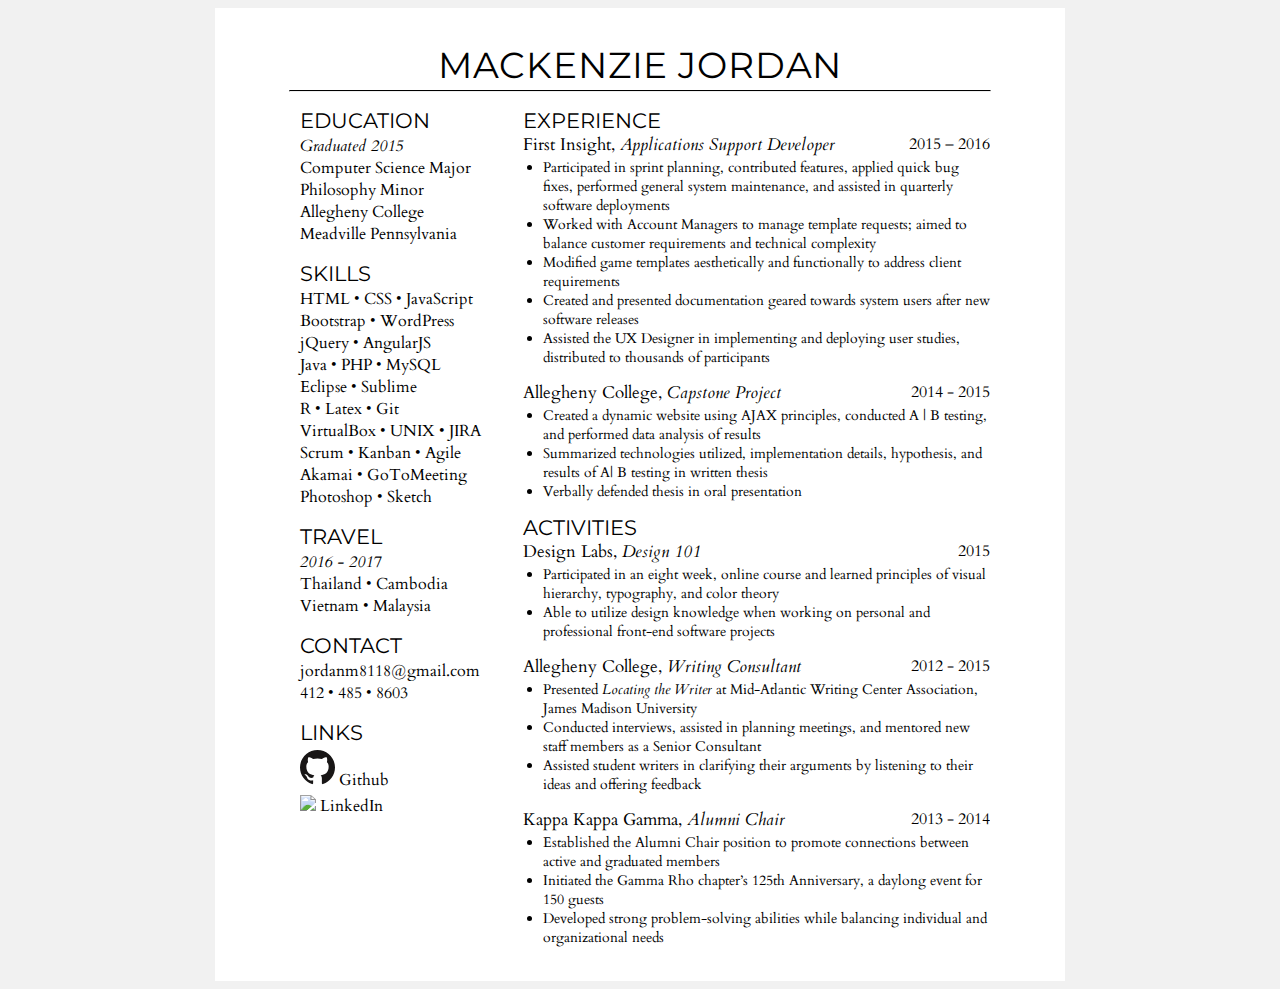
==== index.html @ 43fedf35 "resume edits" ====
<!DOCTYPE html>
<html>
	<head>
		<meta charset="utf-8">
		<meta http-equiv="X-UA-Compatible" content="IE=edge">
		<title>Mackenzie Jordan</title>
		<link rel="stylesheet" href="css/stylesheet.css">
		<link href="https://fonts.googleapis.com/css?family=Cardo|Montserrat" rel="stylesheet">
	</head>
	<body>
		<div class="resume">
			<div class ="main-header">MACKENZIE&nbsp;JORDAN</div>
			<hr class="divider">
			<!-- first column -->
			<div class="resume-content">
			<div class ="first-colomn">
				<div class = "section education">
					<div class="heading ">EDUCATION</div>
					<div class="details">
						<ul>
							<li><em>Graduated 2015</em></li>
							<li>Computer Science Major</li>
							<li>Philosophy Minor</li>
							<li>Allegheny College</li>
							<li>Meadville Pennsylvania</li>
						</ul>
					</div>
				</div>
				<div class = "section skills">
					<div class="heading">SKILLS</div>
					<div class="details">
						<ul>
							<li>HTML • CSS • JavaScript</li>
							<li>Bootstrap • WordPress</li>
							<li>jQuery • AngularJS</li>
							<li>Java • PHP • MySQL</li>
							<li>Eclipse • Sublime</li>
							<li>R • Latex • Git </li>
							<li>VirtualBox • UNIX • JIRA</li>
							<li>Scrum • Kanban • Agile </li>
							<li>Akamai • GoToMeeting</li>
							<li>Photoshop • Sketch</li>
						</ul>
					</div>
				</div>
				<div class = "section travel">
					<div class="heading">TRAVEL</div>
					<div class="details">
						<ul>
							<li><em>2016 - 2017</em></li>
							<li>Thailand • Cambodia</li>
							<li>Vietnam • Malaysia</li>
						</ul>
					</div>
				</div>
				<div class = "section contact">
					<div class="heading">CONTACT</div>
					<div class="details">
						<ul>
							<li>jordanm8118@gmail.com</li>
							<li>412 • 485 • 8603</li>
						</ul>
					</div>
				</div>
				<div class = "section links">
					<div class="heading">LINKS</div>
					<div class="details">
						<ul>
							<a class ="linkContent" href="https://github.com/mac-kenz0" target="_blank">
								<li>
									<img class = "linkImages" src="img/github.svg">
									<span class = "linkText" >Github</span>
								</li>
							</a>
							<a class ="linkContent" href="https://www.linkedin.com/in/mackenzie-jordan-2a740abb/" target="_blank">
								<li>
									<img class = "linkImages" src="img/linkedin.svg">
									<span class="linkContent">LinkedIn</span>
								</li>
							</a>
						</ul>
					</div>
				</div>
			</div>
			<!-- second column -->
			<div class ="second-column">
				<div class = "section experience">
					<div class="heading">EXPERIENCE</div>
					<div class= "fi second-colomn-content">
						<div class="subHeading">
							<div class = "title"><em class="company">First Insight,</em><em class="position"> Applications Support Developer</em></div>
							<div class = "date">2015 – 2016</div>
						</div>
						<div class="details">
							<ul>
								<li>Participated in sprint planning, contributed features, applied quick bug fixes, performed general system maintenance, and assisted in quarterly software deployments
</li>
								<li>Worked with Account Managers to manage template requests; aimed to balance customer requirements and technical complexity
</li>
								<li>Modified game templates aesthetically and functionally to address client requirements
</li>
								<li>Created and presented documentation geared towards system users after new software releases
</li>
<li>Assisted the UX Designer in implementing and deploying user studies, distributed to thousands of participants
</li>
							</ul>
						</div>
					</div>
					<div class = "ac second-colomn-content">
						<div class="subHeading">
						<div class = "title"><em class="company">Allegheny College,</em><em class="position"> Capstone Project</em></div>
							<div class = "date">2014 - 2015</div>
						</div>
						
						<div class="details">
							<ul>
								<li>Created a dynamic website using AJAX principles, conducted A | B testing, and performed data analysis of results
</li>
								<li>Summarized technologies utilized, implementation details, hypothesis, and results of A| B testing in written thesis
</li>
								<li>Verbally defended thesis in oral presentation</li>
							</ul>
						</div>
					</div>
				</div>
				<div class = "section activities">
					<div class="heading">ACTIVITIES</div>
					<div class = "dl second-colomn-content">
						<div class="subHeading">
						<div class = "title"><em class="company">Design Labs,</em><em class="position"> Design 101</em></div>
							<div class = "date">2015</div>
						</div>
						
						<div class="details">
							<ul>
								<li>Participated in an eight week, online course and learned principles of visual hierarchy, typography, and color theory
</li>
								<li>Able to utilize design knowledge when working on personal and professional front-end software projects</li>
							</ul>
						</div>
					</div>
					<div class = "wc second-colomn-content">
						<div class="subHeading">
						<div class = "title"><em class="company">Allegheny College,</em><em class="position"> Writing Consultant</em></div>
							<div class = "date">2012 - 2015</div>
						</div>	
						<div class="details">
							<ul>
								<li>Presented <em>Locating the Writer</em> at Mid-Atlantic Writing Center Association, James Madison University</li>
								<li>Conducted interviews, assisted in planning meetings, and mentored new staff members as a Senior Consultant</li>
								<li>Assisted student writers in clarifying their arguments by listening to their ideas and offering feedback</li>
							</ul>
						</div>
					</div>
					<div class = "kkg second-colomn-content">
						<div class="subHeading">
						<div class = "title"><em class="company">Kappa Kappa Gamma,</em><em class="position"> Alumni Chair</em></div>
							<div class = "date">2013 - 2014</div>
						</div>
						
						<div class="details">
							<ul>
								<li>Established the Alumni Chair position to promote connections between active and graduated members</li>
								<li>Initiated the Gamma Rho chapter’s 125th Anniversary, a daylong event for 150 guests</li>
								<li>Developed strong problem-solving abilities while balancing individual and organizational needs</li>
							</ul>
						</div>
					</div>
				</div>
			</div>
			</div>
		</body>
	</html>
---- css/stylesheet.css ----
.main-header, .heading {
    font-family: "Montserrat";
}
.details, .second-colomn-content{
	font-family:"Cardo";
}

@media (max-width: 850px) {
    .resume  {
        width:100%;
    }
}

.resume {
    width: 850px;
    margin: 0 auto;
    background:#fff;
    padding-bottom: 20px;

}
.main-header {
    font-size: 36px;
    text-align: center;
    padding-top: 35px;
    margin-bottom: -5px;
    letter-spacing: .85px;
}
body {
    background: #f1f1f1;
}

.first-colomn {
    float: left;
    width: 185px;
    margin-left: 85px;
}
.second-column {
    float: right;
    width: 467px;
    padding-right: 75px;
}

.resume-content {
    overflow: auto;
    margin-top: 16px;
}
hr.divider {
    width: 700px;
    border-top: 1px solid #000;
}
.first-colomn ul {
    list-style-type: none;
    padding-left: 0px;
    margin-top: 2px;
}
.heading {
    font-size: 21px;
}
.first-colomn li {
    font-size: 16px;
}

.title {
    float: left;
    font-size: 17px;
}

.date {
    float: right;
}
.subHeading {
    overflow: auto;
}
.second-column .details ul {
    padding-left: 20px;
    margin-top: 2px;
    font-size: 14px;
}

em.company {
    font-style: normal;
}

.linkImages {
    height: 35px;
}

.linkContent {
    color: black;
    text-decoration: none;
    cursor: pointer;
}
.linkContent li {
    margin-top: 4px;
}

.links .details {
    margin-top: 5px;
}
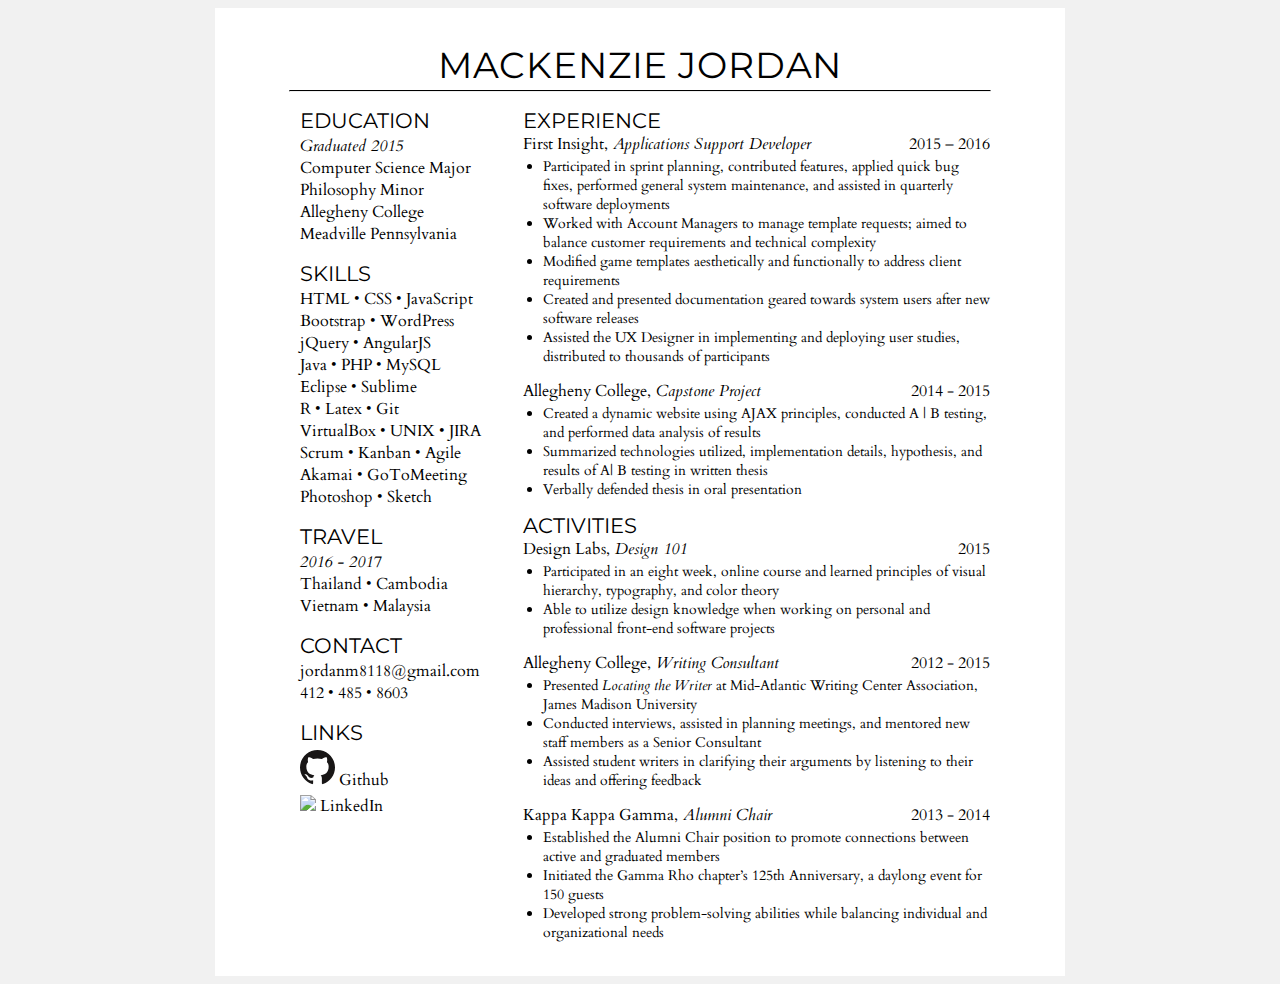
==== commit 49b36869: "garbage" ====
--- a/index.html
+++ b/index.html
@@ -11,163 +11,166 @@
 		<div class="resume">
 			<div class ="main-header">MACKENZIE&nbsp;JORDAN</div>
 			<hr class="divider">
-			<!-- first column -->
 			<div class="resume-content">
-			<div class ="first-colomn">
-				<div class = "section education">
-					<div class="heading ">EDUCATION</div>
-					<div class="details">
-						<ul>
-							<li><em>Graduated 2015</em></li>
-							<li>Computer Science Major</li>
-							<li>Philosophy Minor</li>
-							<li>Allegheny College</li>
-							<li>Meadville Pennsylvania</li>
-						</ul>
+				<!-- second column -->
+				<div class ="second-column">
+					<div class = "section experience">
+						<div class="heading">EXPERIENCE</div>
+						<div class= "fi second-colomn-content">
+							<div class="subHeading">
+								<div class = "title"><em class="company">First Insight,</em><em class="position"> Applications Support Developer</em></div>
+								<div class = "date">2015 – 2016</div>
+							</div>
+							<div class="details">
+								<ul>
+									<li>Participated in sprint planning, contributed features, applied quick bug fixes, performed general system maintenance, and assisted in quarterly software deployments
+									</li>
+									<li>Worked with Account Managers to manage template requests; aimed to balance customer requirements and technical complexity
+									</li>
+									<li>Modified game templates aesthetically and functionally to address client requirements
+									</li>
+									<li>Created and presented documentation geared towards system users after new software releases
+									</li>
+									<li>Assisted the UX Designer in implementing and deploying user studies, distributed to thousands of participants
+									</li>
+								</ul>
+							</div>
+						</div>
+						<div class = "ac second-colomn-content">
+							<div class="subHeading">
+								<div class = "title"><em class="company">Allegheny College,</em><em class="position"> Capstone Project</em></div>
+								<div class = "date">2014 - 2015</div>
+							</div>
+							
+							<div class="details">
+								<ul>
+									<li>Created a dynamic website using AJAX principles, conducted A | B testing, and performed data analysis of results
+									</li>
+									<li>Summarized technologies utilized, implementation details, hypothesis, and results of A| B testing in written thesis
+									</li>
+									<li>Verbally defended thesis in oral presentation</li>
+								</ul>
+							</div>
+						</div>
+					</div>
+					<div class = "section activities">
+						<div class="heading">ACTIVITIES</div>
+						<div class = "dl second-colomn-content">
+							<div class="subHeading">
+								<div class = "title"><em class="company">Design Labs,</em><em class="position"> Design 101</em></div>
+								<div class = "date">2015</div>
+							</div>
+							
+							<div class="details">
+								<ul>
+									<li>Participated in an eight week, online course and learned principles of visual hierarchy, typography, and color theory
+									</li>
+									<li>Able to utilize design knowledge when working on personal and professional front-end software projects</li>
+								</ul>
+							</div>
+						</div>
+						<div class = "wc second-colomn-content">
+							<div class="subHeading">
+								<div class = "title"><em class="company">Allegheny College,</em><em class="position"> Writing Consultant</em></div>
+								<div class = "date">2012 - 2015</div>
+							</div>
+							<div class="details">
+								<ul>
+									<li>Presented <em>Locating the Writer</em> at Mid-Atlantic Writing Center Association, James Madison University</li>
+									<li>Conducted interviews, assisted in planning meetings, and mentored new staff members as a Senior Consultant</li>
+									<li>Assisted student writers in clarifying their arguments by listening to their ideas and offering feedback</li>
+								</ul>
+							</div>
+						</div>
+						<div class = "kkg second-colomn-content">
+							<div class="subHeading">
+								<div class = "title"><em class="company">Kappa Kappa Gamma,</em><em class="position"> Alumni Chair</em></div>
+								<div class = "date">2013 - 2014</div>
+							</div>
+							
+							<div class="details">
+								<ul>
+									<li>Established the Alumni Chair position to promote connections between active and graduated members</li>
+									<li>Initiated the Gamma Rho chapter’s 125th Anniversary, a daylong event for 150 guests</li>
+									<li>Developed strong problem-solving abilities while balancing individual and organizational needs</li>
+								</ul>
+							</div>
+						</div>
 					</div>
 				</div>
-				<div class = "section skills">
-					<div class="heading">SKILLS</div>
-					<div class="details">
-						<ul>
-							<li>HTML • CSS • JavaScript</li>
-							<li>Bootstrap • WordPress</li>
-							<li>jQuery • AngularJS</li>
-							<li>Java • PHP • MySQL</li>
-							<li>Eclipse • Sublime</li>
-							<li>R • Latex • Git </li>
-							<li>VirtualBox • UNIX • JIRA</li>
-							<li>Scrum • Kanban • Agile </li>
-							<li>Akamai • GoToMeeting</li>
-							<li>Photoshop • Sketch</li>
-						</ul>
-					</div>
-				</div>
-				<div class = "section travel">
-					<div class="heading">TRAVEL</div>
-					<div class="details">
-						<ul>
-							<li><em>2016 - 2017</em></li>
-							<li>Thailand • Cambodia</li>
-							<li>Vietnam • Malaysia</li>
-						</ul>
-					</div>
-				</div>
-				<div class = "section contact">
-					<div class="heading">CONTACT</div>
-					<div class="details">
-						<ul>
-							<li>jordanm8118@gmail.com</li>
-							<li>412 • 485 • 8603</li>
-						</ul>
-					</div>
-				</div>
-				<div class = "section links">
-					<div class="heading">LINKS</div>
-					<div class="details">
-						<ul>
-							<a class ="linkContent" href="https://github.com/mac-kenz0" target="_blank">
-								<li>
-									<img class = "linkImages" src="img/github.svg">
-									<span class = "linkText" >Github</span>
-								</li>
-							</a>
-							<a class ="linkContent" href="https://www.linkedin.com/in/mackenzie-jordan-2a740abb/" target="_blank">
-								<li>
-									<img class = "linkImages" src="img/linkedin.svg">
-									<span class="linkContent">LinkedIn</span>
-								</li>
-							</a>
-						</ul>
-					</div>
-				</div>
-			</div>
-			<!-- second column -->
-			<div class ="second-column">
-				<div class = "section experience">
-					<div class="heading">EXPERIENCE</div>
-					<div class= "fi second-colomn-content">
-						<div class="subHeading">
-							<div class = "title"><em class="company">First Insight,</em><em class="position"> Applications Support Developer</em></div>
-							<div class = "date">2015 – 2016</div>
-						</div>
+
+			<!-- first column -->
+			
+				<div class ="first-colomn">
+					<div class = "section education">
+						<div class="heading ">EDUCATION</div>
 						<div class="details">
 							<ul>
-								<li>Participated in sprint planning, contributed features, applied quick bug fixes, performed general system maintenance, and assisted in quarterly software deployments
-</li>
-								<li>Worked with Account Managers to manage template requests; aimed to balance customer requirements and technical complexity
-</li>
-								<li>Modified game templates aesthetically and functionally to address client requirements
-</li>
-								<li>Created and presented documentation geared towards system users after new software releases
-</li>
-<li>Assisted the UX Designer in implementing and deploying user studies, distributed to thousands of participants
-</li>
+								<li><em>Graduated 2015</em></li>
+								<li>Computer Science Major</li>
+								<li>Philosophy Minor</li>
+								<li>Allegheny College</li>
+								<li>Meadville Pennsylvania</li>
 							</ul>
 						</div>
 					</div>
-					<div class = "ac second-colomn-content">
-						<div class="subHeading">
-						<div class = "title"><em class="company">Allegheny College,</em><em class="position"> Capstone Project</em></div>
-							<div class = "date">2014 - 2015</div>
-						</div>
-						
+					<div class = "section skills">
+						<div class="heading">SKILLS</div>
 						<div class="details">
 							<ul>
-								<li>Created a dynamic website using AJAX principles, conducted A | B testing, and performed data analysis of results
-</li>
-								<li>Summarized technologies utilized, implementation details, hypothesis, and results of A| B testing in written thesis
-</li>
-								<li>Verbally defended thesis in oral presentation</li>
+								<li>HTML • CSS • JavaScript</li>
+								<li>Bootstrap • WordPress</li>
+								<li>jQuery • AngularJS</li>
+								<li>Java • PHP • MySQL</li>
+								<li>Eclipse • Sublime</li>
+								<li>R • Latex • Git </li>
+								<li>VirtualBox • UNIX • JIRA</li>
+								<li>Scrum • Kanban • Agile </li>
+								<li>Akamai • GoToMeeting</li>
+								<li>Photoshop • Sketch</li>
+							</ul>
+						</div>
+					</div>
+					<div class = "section travel">
+						<div class="heading">TRAVEL</div>
+						<div class="details">
+							<ul>
+								<li><em>2016 - 2017</em></li>
+								<li>Thailand • Cambodia</li>
+								<li>Vietnam • Malaysia</li>
+							</ul>
+						</div>
+					</div>
+					<div class = "section contact">
+						<div class="heading">CONTACT</div>
+						<div class="details">
+							<ul>
+								<li>jordanm8118@gmail.com</li>
+								<li>412 • 485 • 8603</li>
+							</ul>
+						</div>
+					</div>
+					<div class = "section links">
+						<div class="heading">LINKS</div>
+						<div class="details">
+							<ul>
+								<a class ="linkContent" href="https://github.com/mac-kenz0" target="_blank">
+									<li>
+										<img class = "linkImages" src="img/github.svg">
+										<span class = "linkText" >Github</span>
+									</li>
+								</a>
+								<a class ="linkContent" href="https://www.linkedin.com/in/mackenzie-jordan-2a740abb/" target="_blank">
+									<li>
+										<img class = "linkImages" src="img/linkedin.svg">
+										<span class="linkContent">LinkedIn</span>
+									</li>
+								</a>
 							</ul>
 						</div>
 					</div>
 				</div>
-				<div class = "section activities">
-					<div class="heading">ACTIVITIES</div>
-					<div class = "dl second-colomn-content">
-						<div class="subHeading">
-						<div class = "title"><em class="company">Design Labs,</em><em class="position"> Design 101</em></div>
-							<div class = "date">2015</div>
-						</div>
-						
-						<div class="details">
-							<ul>
-								<li>Participated in an eight week, online course and learned principles of visual hierarchy, typography, and color theory
-</li>
-								<li>Able to utilize design knowledge when working on personal and professional front-end software projects</li>
-							</ul>
-						</div>
-					</div>
-					<div class = "wc second-colomn-content">
-						<div class="subHeading">
-						<div class = "title"><em class="company">Allegheny College,</em><em class="position"> Writing Consultant</em></div>
-							<div class = "date">2012 - 2015</div>
-						</div>	
-						<div class="details">
-							<ul>
-								<li>Presented <em>Locating the Writer</em> at Mid-Atlantic Writing Center Association, James Madison University</li>
-								<li>Conducted interviews, assisted in planning meetings, and mentored new staff members as a Senior Consultant</li>
-								<li>Assisted student writers in clarifying their arguments by listening to their ideas and offering feedback</li>
-							</ul>
-						</div>
-					</div>
-					<div class = "kkg second-colomn-content">
-						<div class="subHeading">
-						<div class = "title"><em class="company">Kappa Kappa Gamma,</em><em class="position"> Alumni Chair</em></div>
-							<div class = "date">2013 - 2014</div>
-						</div>
-						
-						<div class="details">
-							<ul>
-								<li>Established the Alumni Chair position to promote connections between active and graduated members</li>
-								<li>Initiated the Gamma Rho chapter’s 125th Anniversary, a daylong event for 150 guests</li>
-								<li>Developed strong problem-solving abilities while balancing individual and organizational needs</li>
-							</ul>
-						</div>
-					</div>
-				</div>
-			</div>
+
 			</div>
 		</body>
 	</html>--- a/css/stylesheet.css
+++ b/css/stylesheet.css
@@ -1,22 +1,50 @@
-.main-header, .heading {
-    font-family: "Montserrat";
-}
-.details, .second-colomn-content{
-	font-family:"Cardo";
+
+@media (max-width:699px){
+ .resume {
+   width: 100%
+}   
 }
 
-@media (max-width: 850px) {
-    .resume  {
-        width:100%;
-    }
+@media (min-width: 700px) and (max-width:849px){
+ .resume {
+   width: 700px;
 }
 
+hr.divider {
+    width: 600px;
+    margin-bottom: 25px;
+}
+.main-header {
+    font-size: 30px;
+    text-align: center;
+    padding-top: 35px;
+    margin-bottom: -5px;
+    letter-spacing: 0.85px;
+}
+.resume-content {
+    margin: 0px 60px;
+}
+.heading {
+    font-size: 21px;
+    margin-bottom: 2px;
+}
+.subHeading {
+    margin-bottom: 2px;
+}
+.date {
+    font-size: 15px;
+}
+}
+
+
+
+@media (min-width: 851px){
 .resume {
     width: 850px;
-    margin: 0 auto;
-    background:#fff;
     padding-bottom: 20px;
-
+}
+hr.divider {
+    width: 700px;
 }
 .main-header {
     font-size: 36px;
@@ -25,10 +53,6 @@
     margin-bottom: -5px;
     letter-spacing: .85px;
 }
-body {
-    background: #f1f1f1;
-}
-
 .first-colomn {
     float: left;
     width: 185px;
@@ -39,13 +63,39 @@
     width: 467px;
     padding-right: 75px;
 }
+.resume-content {
+    margin-top: 16px;
+}
+.heading {
+    font-size: 21px;
+}
+}
+
+
+.main-header, .heading {
+    font-family: "Montserrat";
+}
+.details, .second-colomn-content{
+    font-family:"Cardo";
+}
+
+.resume {
+    margin: 0 auto;
+    background:#fff;
+}
+
+
+
+body {
+    background: #f1f1f1;
+}
+
+
 
 .resume-content {
     overflow: auto;
-    margin-top: 16px;
 }
 hr.divider {
-    width: 700px;
     border-top: 1px solid #000;
 }
 .first-colomn ul {
@@ -53,16 +103,13 @@
     padding-left: 0px;
     margin-top: 2px;
 }
-.heading {
-    font-size: 21px;
-}
+
 .first-colomn li {
     font-size: 16px;
 }
 
 .title {
     float: left;
-    font-size: 17px;
 }
 
 .date {
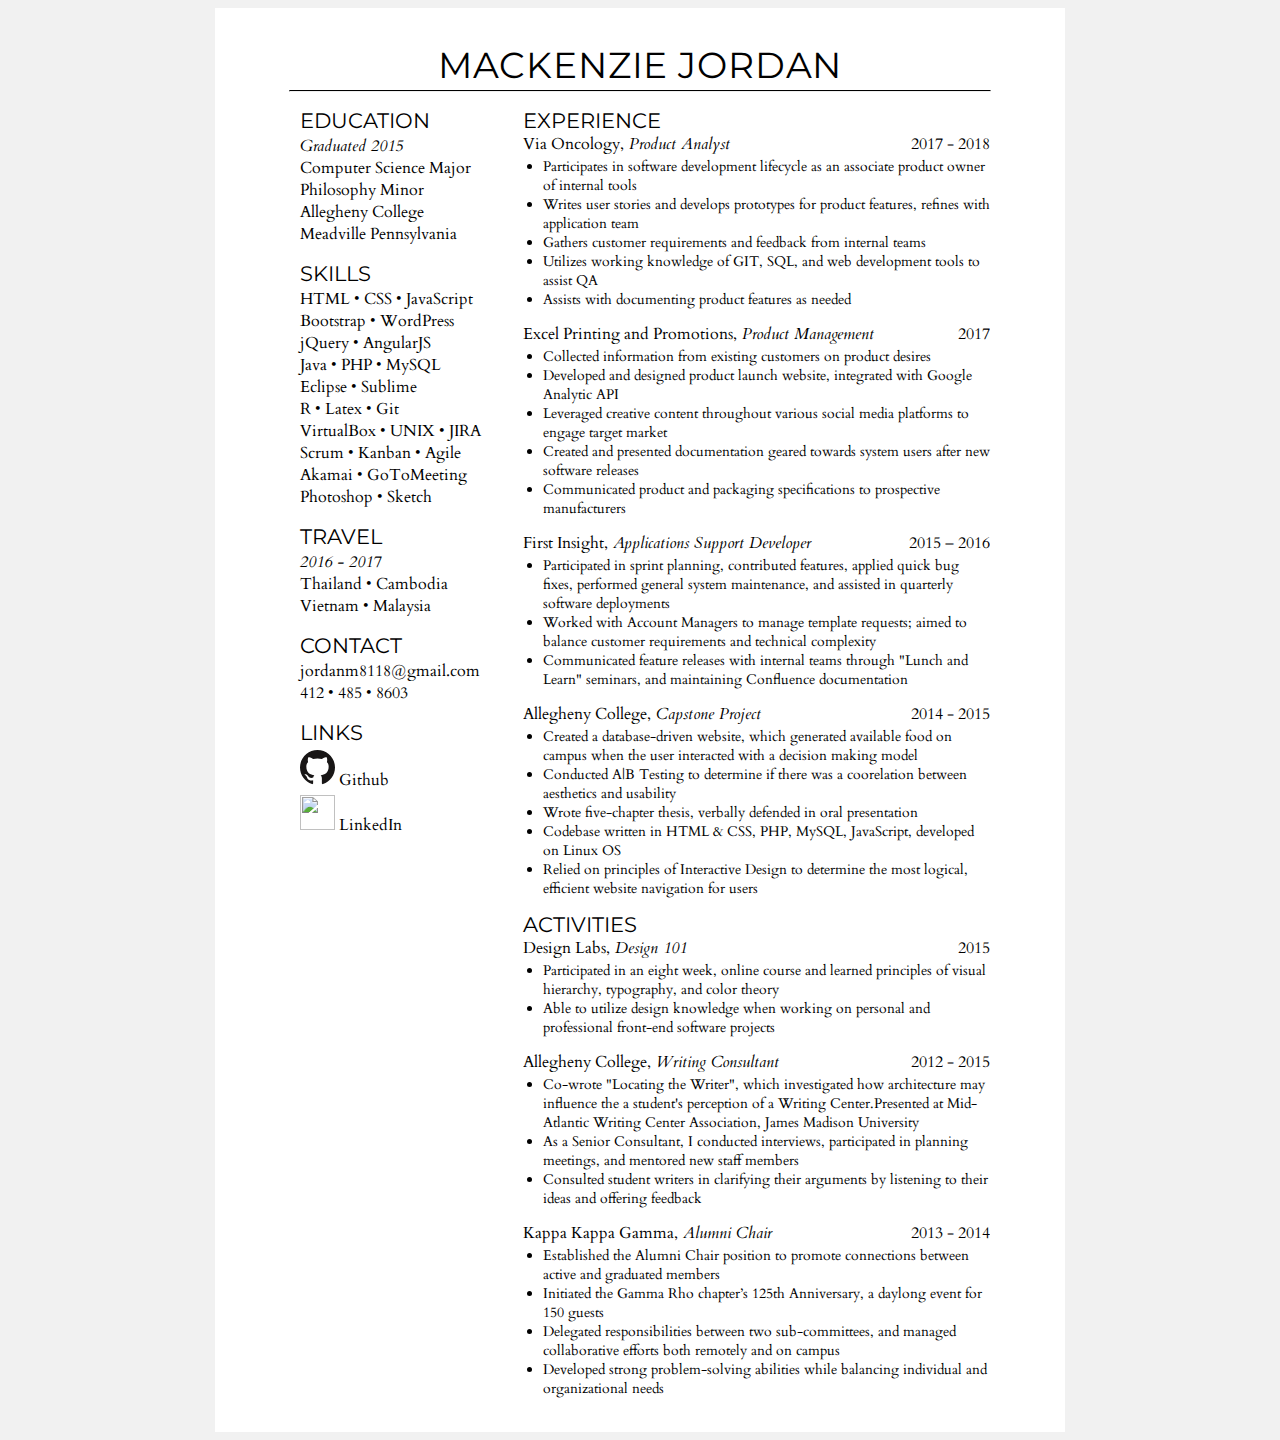
==== commit ce0deaa3: "via oncology" ====
--- a/index.html
+++ b/index.html
@@ -1,4 +1,4 @@
-<!DOCTYPE html>
+<DOCTYPE html>
 <html>
 	<head>
 		<meta charset="utf-8">
@@ -18,21 +18,49 @@
 						<div class="heading">EXPERIENCE</div>
 						<div class= "fi second-colomn-content">
 							<div class="subHeading">
+								<div class = "title"><em class="company">Via Oncology,</em><em class="position"> Product Analyst</em></div>
+								<div class = "date">2017 - 2018</div>
+							</div>
+							<div class="details">
+								<ul>
+									<li>Participates in software development lifecycle as an associate product owner of internal tools </li>
+									<li>Writes user stories and develops prototypes for product features, refines with application team</li>
+									<li>Gathers customer requirements and feedback from internal teams</li>
+									<li>Utilizes working knowledge of GIT, SQL, and web development tools to assist QA</li>
+									<li>Assists with documenting product features as needed</li>
+								</ul>
+							</div>
+						</div>
+						<div class= "fi second-colomn-content">
+							<div class="subHeading">
+								<div class = "title"><em class="company">Excel Printing and Promotions,</em><em class="position"> Product Management</em></div>
+								<div class = "date">2017</div>
+							</div>
+							<div class="details">
+								<ul>
+									<li>Collected information from existing customers on product desires
+									</li>
+									<li>Developed and designed product launch website, integrated with Google Analytic API
+									</li>
+									<li>Leveraged creative content throughout various social media platforms to engage target market
+									</li>
+									<li>Created and presented documentation geared towards system users after new software releases
+									</li>
+									<li>Communicated product and packaging specifications to prospective manufacturers
+									</li>
+								</ul>
+							</div>
+						</div>
+						<div class= "fi second-colomn-content">
+							<div class="subHeading">
 								<div class = "title"><em class="company">First Insight,</em><em class="position"> Applications Support Developer</em></div>
 								<div class = "date">2015 – 2016</div>
 							</div>
 							<div class="details">
 								<ul>
-									<li>Participated in sprint planning, contributed features, applied quick bug fixes, performed general system maintenance, and assisted in quarterly software deployments
-									</li>
-									<li>Worked with Account Managers to manage template requests; aimed to balance customer requirements and technical complexity
-									</li>
-									<li>Modified game templates aesthetically and functionally to address client requirements
-									</li>
-									<li>Created and presented documentation geared towards system users after new software releases
-									</li>
-									<li>Assisted the UX Designer in implementing and deploying user studies, distributed to thousands of participants
-									</li>
+									<li>Participated in sprint planning, contributed features, applied quick bug fixes, performed general system maintenance, and assisted in quarterly software deployments</li>
+									<li>Worked with Account Managers to manage template requests; aimed to balance customer requirements and technical complexity</li>
+									<li>Communicated feature releases with internal teams through "Lunch and Learn" seminars, and maintaining Confluence documentation</li>
 								</ul>
 							</div>
 						</div>
@@ -41,14 +69,13 @@
 								<div class = "title"><em class="company">Allegheny College,</em><em class="position"> Capstone Project</em></div>
 								<div class = "date">2014 - 2015</div>
 							</div>
-							
 							<div class="details">
 								<ul>
-									<li>Created a dynamic website using AJAX principles, conducted A | B testing, and performed data analysis of results
-									</li>
-									<li>Summarized technologies utilized, implementation details, hypothesis, and results of A| B testing in written thesis
-									</li>
-									<li>Verbally defended thesis in oral presentation</li>
+									<li>Created a database-driven website, which generated available food on campus when the user interacted with a decision making model</li>
+									<li>Conducted A|B Testing to determine if there was a coorelation between aesthetics and usability</li>
+									<li>Wrote five-chapter thesis, verbally defended in oral presentation</li>
+									<li>Codebase written in HTML & CSS, PHP, MySQL, JavaScript, developed on Linux OS</li>
+									<li>Relied on principles of Interactive Design to determine the most logical, efficient website navigation for users</li>
 								</ul>
 							</div>
 						</div>
@@ -60,7 +87,6 @@
 								<div class = "title"><em class="company">Design Labs,</em><em class="position"> Design 101</em></div>
 								<div class = "date">2015</div>
 							</div>
-							
 							<div class="details">
 								<ul>
 									<li>Participated in an eight week, online course and learned principles of visual hierarchy, typography, and color theory
@@ -76,9 +102,9 @@
 							</div>
 							<div class="details">
 								<ul>
-									<li>Presented <em>Locating the Writer</em> at Mid-Atlantic Writing Center Association, James Madison University</li>
-									<li>Conducted interviews, assisted in planning meetings, and mentored new staff members as a Senior Consultant</li>
-									<li>Assisted student writers in clarifying their arguments by listening to their ideas and offering feedback</li>
+									<li>Co-wrote "Locating the Writer", which investigated how architecture may influence the a student's perception of a Writing Center.Presented at Mid-Atlantic Writing Center Association, James Madison University</li>
+									<li>As a Senior Consultant, I conducted interviews, participated in planning meetings, and mentored new staff members</li>
+									<li>Consulted student writers in clarifying their arguments by listening to their ideas and offering feedback</li>
 								</ul>
 							</div>
 						</div>
@@ -87,20 +113,18 @@
 								<div class = "title"><em class="company">Kappa Kappa Gamma,</em><em class="position"> Alumni Chair</em></div>
 								<div class = "date">2013 - 2014</div>
 							</div>
-							
 							<div class="details">
 								<ul>
 									<li>Established the Alumni Chair position to promote connections between active and graduated members</li>
 									<li>Initiated the Gamma Rho chapter’s 125th Anniversary, a daylong event for 150 guests</li>
+									<li>Delegated responsibilities between two sub-committees, and managed collaborative efforts both remotely and on campus</li>
 									<li>Developed strong problem-solving abilities while balancing individual and organizational needs</li>
 								</ul>
 							</div>
 						</div>
 					</div>
 				</div>
-
-			<!-- first column -->
-			
+				<!-- first column -->
 				<div class ="first-colomn">
 					<div class = "section education">
 						<div class="heading ">EDUCATION</div>
@@ -170,7 +194,6 @@
 						</div>
 					</div>
 				</div>
-
 			</div>
 		</body>
 	</html>